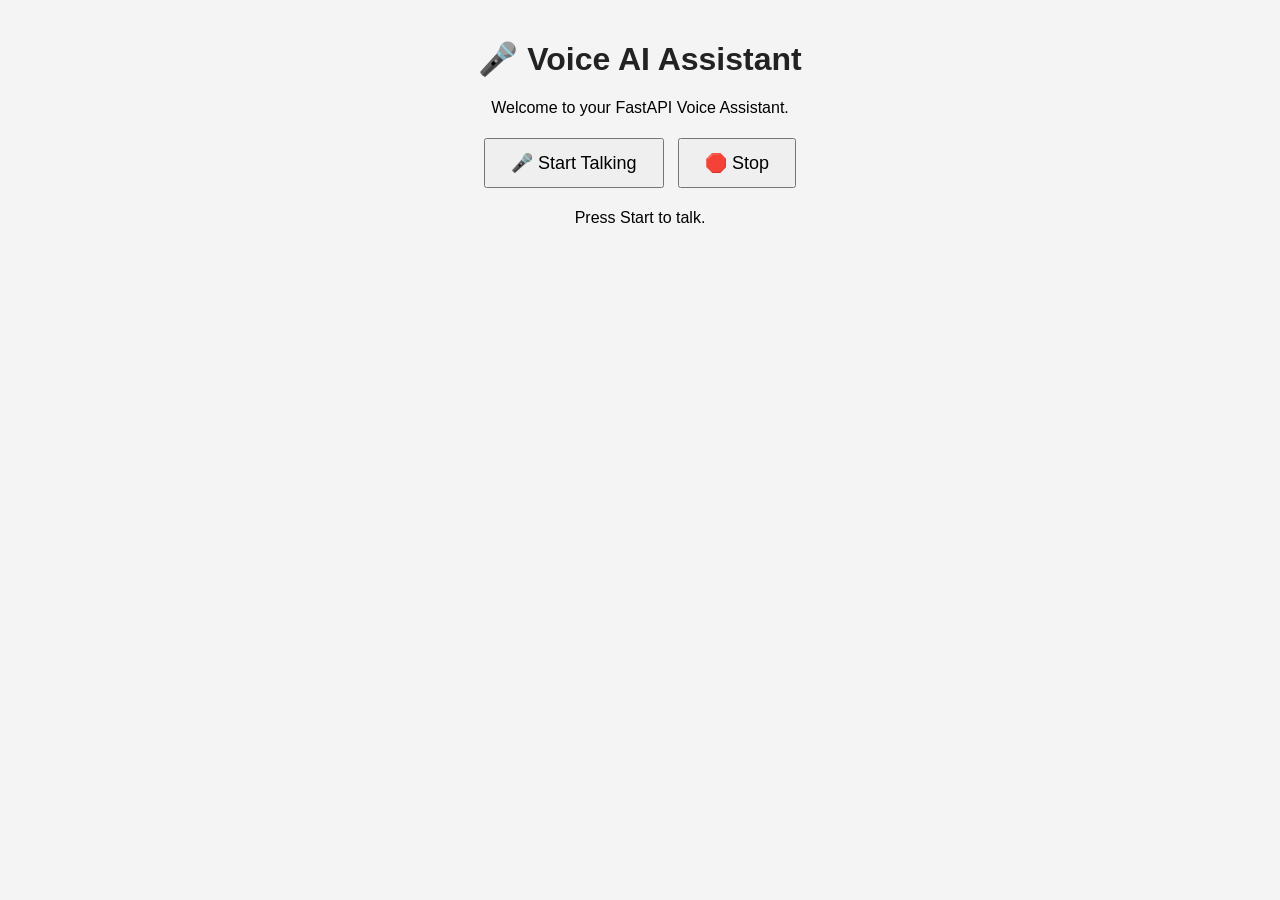
==== templates/index.html @ 313c4797 "Initial commit" ====
<!DOCTYPE html>
<html lang="en">
<head>
    <meta charset="UTF-8">
    <meta name="viewport" content="width=device-width, initial-scale=1.0">
    <title>Voice AI Assistant</title>

    <link rel="stylesheet" href="/static/style.css">
</head>
<body>
    <link rel="stylesheet" href="/static/style.css">

<div class="container">

    <h1>🎤 Voice AI Assistant</h1>

    <p>Welcome to your FastAPI Voice Assistant.</p>

    <button id="startBtn">🎤 Start Talking</button>
    <button id="stopBtn">🛑 Stop</button>

    <p id="status">Press Start to talk.</p>

    <div id="chatBox"></div>

</div>

<script src="/static/script.js"></script>
</body>
</head>
</html>
---- static/style.css ----
body {
    margin: 0;
    font-family: Arial, sans-serif;
    background: #f4f4f4;
}

.container {
    width: 700px;
    margin: 40px auto;
    text-align: center;
}

h1 {
    color: #222;
}

button {
    padding: 12px 25px;
    font-size: 18px;
    cursor: pointer;
    margin: 5px;
}

#chatBox {
    #chatBox {
    width: 700px;
    height: 500px;
    margin: 30px auto;
    padding: 20px;
    background: #ffffff;
    border-radius: 15px;
    overflow-y: auto;
    box-shadow: 0 4px 12px rgba(0,0,0,0.15);
}
}

.message {
    max-width: 75%;
    padding: 12px;
    border-radius: 12px;
    margin: 10px 0;
    word-wrap: break-word;
}

.user {
    background: #0078ff;
    color: white;
    margin-left: auto;
    text-align: left;
}

.ai {
    background: #e5e5e5;
    color: black;
    margin-right: auto;
    text-align: left;
}
---- static/style.css ----
body {
    margin: 0;
    font-family: Arial, sans-serif;
    background: #f4f4f4;
}

.container {
    width: 700px;
    margin: 40px auto;
    text-align: center;
}

h1 {
    color: #222;
}

button {
    padding: 12px 25px;
    font-size: 18px;
    cursor: pointer;
    margin: 5px;
}

#chatBox {
    #chatBox {
    width: 700px;
    height: 500px;
    margin: 30px auto;
    padding: 20px;
    background: #ffffff;
    border-radius: 15px;
    overflow-y: auto;
    box-shadow: 0 4px 12px rgba(0,0,0,0.15);
}
}

.message {
    max-width: 75%;
    padding: 12px;
    border-radius: 12px;
    margin: 10px 0;
    word-wrap: break-word;
}

.user {
    background: #0078ff;
    color: white;
    margin-left: auto;
    text-align: left;
}

.ai {
    background: #e5e5e5;
    color: black;
    margin-right: auto;
    text-align: left;
}
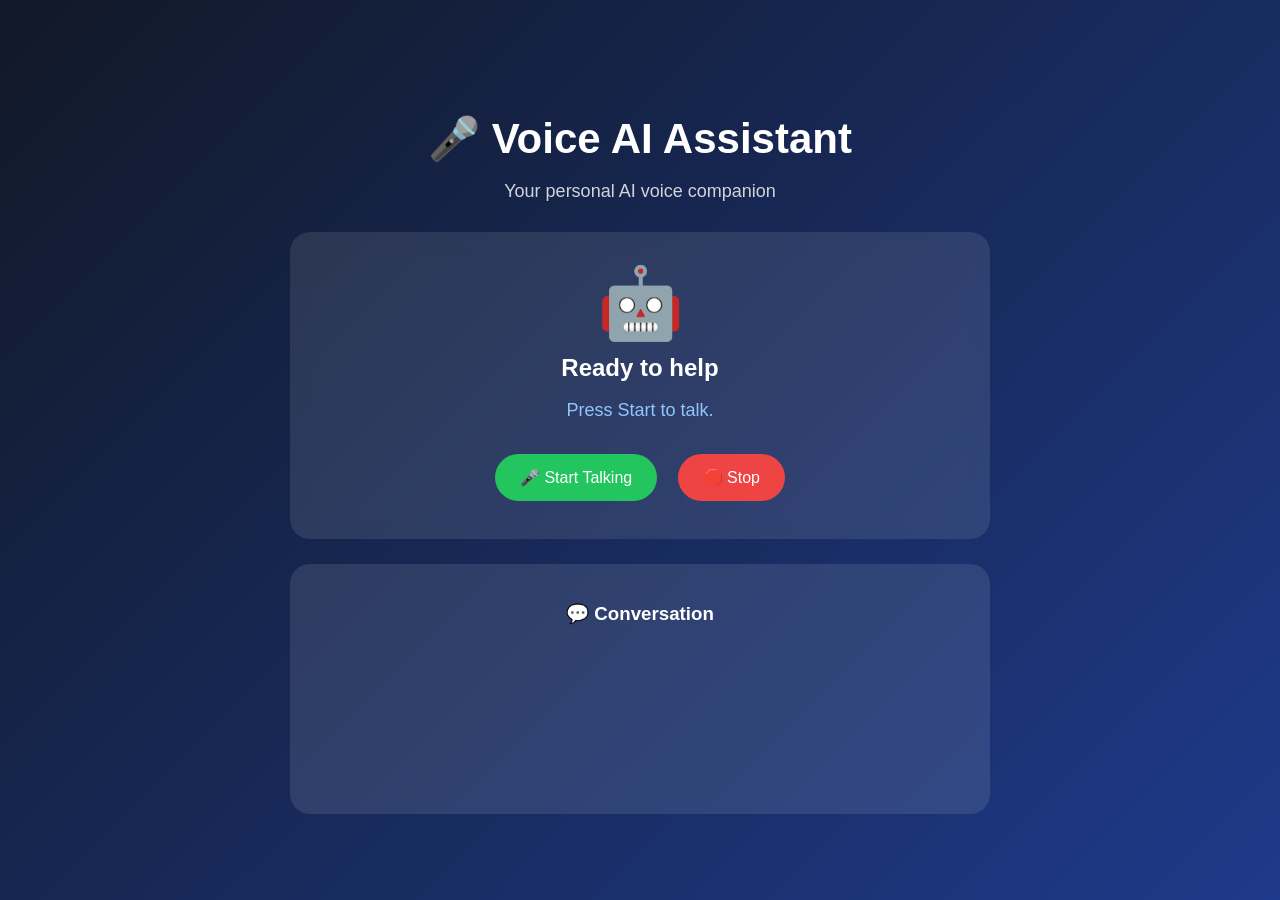
==== commit 0831564b: "Polish Voice AI Assistant UI" ====
--- a/templates/index.html
+++ b/templates/index.html
@@ -1,31 +1,68 @@
 <!DOCTYPE html>
 <html lang="en">
+
 <head>
     <meta charset="UTF-8">
     <meta name="viewport" content="width=device-width, initial-scale=1.0">
+
     <title>Voice AI Assistant</title>
 
     <link rel="stylesheet" href="/static/style.css">
 </head>
+
 <body>
-    <link rel="stylesheet" href="/static/style.css">
 
 <div class="container">
 
-    <h1>🎤 Voice AI Assistant</h1>
+    <div class="header">
+        <h1>🎤 Voice AI Assistant</h1>
+        <p>Your personal AI voice companion</p>
+    </div>
 
-    <p>Welcome to your FastAPI Voice Assistant.</p>
 
-    <button id="startBtn">🎤 Start Talking</button>
-    <button id="stopBtn">🛑 Stop</button>
+    <div class="assistant-card">
 
-    <p id="status">Press Start to talk.</p>
+        <div class="robot">
+            🤖
+        </div>
 
-    <div id="chatBox"></div>
+        <h2>Ready to help</h2>
+
+        <p id="status">
+            Press Start to talk.
+        </p>
+
+
+        <div class="buttons">
+
+            <button id="startBtn" class="start">
+                🎤 Start Talking
+            </button>
+
+            <button id="stopBtn" class="stop">
+                🛑 Stop
+            </button>
+
+        </div>
+
+    </div>
+
+
+    <div class="chat-container">
+
+        <h3>💬 Conversation</h3>
+
+        <div id="chatBox">
+        </div>
+
+    </div>
+
 
 </div>
 
+
 <script src="/static/script.js"></script>
+
 </body>
-</head>
+
 </html>
--- a/static/style.css
+++ b/static/style.css
@@ -1,57 +1,116 @@
+* {
+    box-sizing: border-box;
+    font-family: Arial, sans-serif;
+}
+
 body {
     margin: 0;
-    font-family: Arial, sans-serif;
-    background: #f4f4f4;
+    min-height: 100vh;
+    background: linear-gradient(135deg, #111827, #1e3a8a);
+    display: flex;
+    justify-content: center;
+    align-items: center;
+    color: white;
 }
 
+
 .container {
-    width: 700px;
-    margin: 40px auto;
+    width: 90%;
+    max-width: 700px;
     text-align: center;
 }
 
-h1 {
-    color: #222;
+
+.header h1 {
+    font-size: 42px;
+    margin-bottom: 10px;
 }
 
-button {
-    padding: 12px 25px;
+
+.header p {
+    color: #d1d5db;
     font-size: 18px;
-    cursor: pointer;
-    margin: 5px;
 }
 
-#chatBox {
-    #chatBox {
-    width: 700px;
-    height: 500px;
-    margin: 30px auto;
-    padding: 20px;
-    background: #ffffff;
-    border-radius: 15px;
-    overflow-y: auto;
-    box-shadow: 0 4px 12px rgba(0,0,0,0.15);
-}
+
+.assistant-card {
+    margin-top: 30px;
+    background: rgba(255,255,255,0.1);
+    padding: 30px;
+    border-radius: 20px;
+    backdrop-filter: blur(10px);
 }
 
-.message {
-    max-width: 75%;
-    padding: 12px;
-    border-radius: 12px;
-    margin: 10px 0;
-    word-wrap: break-word;
+
+.robot {
+    font-size: 70px;
 }
 
-.user {
-    background: #0078ff;
+
+.assistant-card h2 {
+    margin: 10px 0;
+}
+
+
+#status {
+    color: #93c5fd;
+    font-size: 18px;
+}
+
+
+.buttons {
+    margin-top: 25px;
+}
+
+
+button {
+    border: none;
+    padding: 14px 25px;
+    margin: 8px;
+    border-radius: 30px;
+    font-size: 16px;
+    cursor: pointer;
+    transition: 0.3s;
+}
+
+
+.start {
+    background: #22c55e;
     color: white;
-    margin-left: auto;
+}
+
+
+.stop {
+    background: #ef4444;
+    color: white;
+}
+
+
+button:hover {
+    transform: scale(1.05);
+}
+
+
+.chat-container {
+    margin-top: 25px;
+    background: rgba(255,255,255,0.1);
+    padding: 20px;
+    border-radius: 20px;
+}
+
+
+#chatBox {
+    min-height: 150px;
+    max-height: 300px;
+    overflow-y: auto;
+    margin-top: 15px;
     text-align: left;
 }
 
-.ai {
-    background: #e5e5e5;
-    color: black;
-    margin-right: auto;
-    text-align: left;
+
+.message {
+    background: rgba(255,255,255,0.15);
+    padding: 12px;
+    margin: 10px 0;
+    border-radius: 12px;
 }
